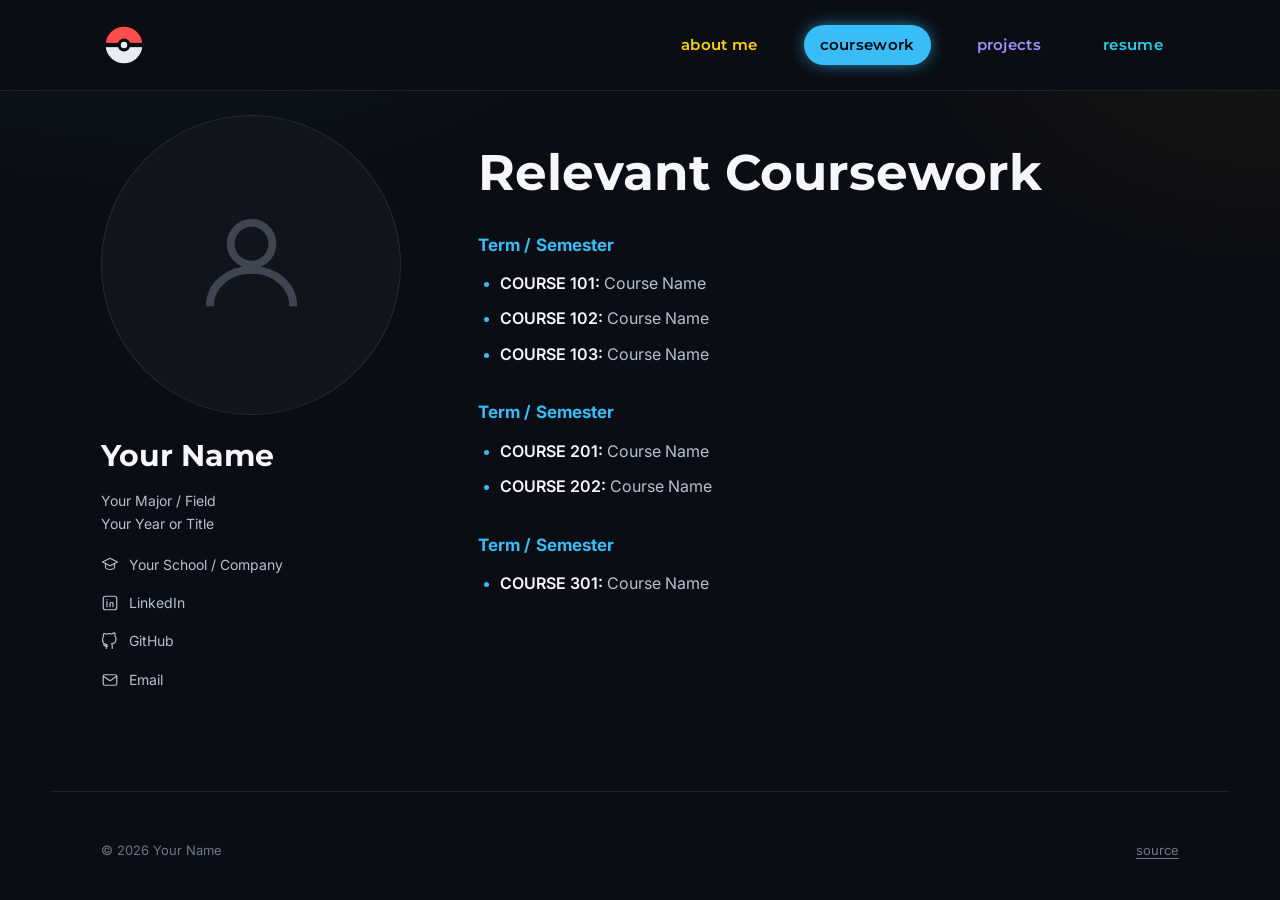
==== coursework.html @ 2b1fc645 "Initial portfolio Static HTML/CSS/JS portfolio site: About, Coursework, Projects, and Resume pages w" ====
<!DOCTYPE html>
<html lang="en">
<head>
  <meta charset="UTF-8" />
  <meta name="viewport" content="width=device-width, initial-scale=1" />
  <title>Your Name — Coursework</title>
  <meta name="description" content="Your Name — relevant coursework." />

  <link rel="preconnect" href="https://fonts.googleapis.com" />
  <link rel="preconnect" href="https://fonts.gstatic.com" crossorigin />
  <link rel="stylesheet"
        href="https://fonts.googleapis.com/css2?family=Montserrat:wght@600;700;800&family=Inter:wght@400;500;600&display=swap" />

  <link rel="stylesheet" href="css/styles.css" />
</head>

<body data-page="coursework">

  <div id="site-nav-mount"></div>

  <main class="page">
    <div class="about-grid">

      <!-- ───── SIDEBAR (same as About) ───── -->
      <aside class="sidebar">
        <div class="photo">
          <!-- TODO: replace with <img src="images/profile.jpg" alt="Your Name" /> -->
          <svg class="photo-placeholder" viewBox="0 0 24 24" fill="none" stroke="currentColor" stroke-width="1.5">
            <circle cx="12" cy="8" r="4"/>
            <path d="M4 20c0-4 3.5-7 8-7s8 3 8 7"/>
          </svg>
        </div>

        <div>
          <div class="name">Your Name</div>
        </div>

        <div class="role">
          <div class="role-item">Your Major / Field</div>
          <div class="role-item">Your Year or Title</div>
        </div>

        <ul class="socials">
          <li>
            <a href="#" target="_blank" rel="noopener">
              <span class="icon" aria-hidden="true">
                <svg viewBox="0 0 24 24" fill="none" stroke="currentColor" stroke-width="1.6" stroke-linecap="round" stroke-linejoin="round"><path d="M12 3 2 8l10 5 10-5-10-5Z"/><path d="M6 10v5c0 1.5 3 3 6 3s6-1.5 6-3v-5"/></svg>
              </span>
              <span>Your School / Company</span>
            </a>
          </li>
          <li>
            <a href="#" target="_blank" rel="noopener">
              <span class="icon" aria-hidden="true">
                <svg viewBox="0 0 24 24" fill="none" stroke="currentColor" stroke-width="1.6" stroke-linecap="round" stroke-linejoin="round"><rect x="3" y="3" width="18" height="18" rx="3"/><path d="M8 10v7M8 7.5v.01M12 17v-4a2 2 0 0 1 4 0v4M12 13v4"/></svg>
              </span>
              <span>LinkedIn</span>
            </a>
          </li>
          <li>
            <a href="#" target="_blank" rel="noopener">
              <span class="icon" aria-hidden="true">
                <svg viewBox="0 0 24 24" fill="none" stroke="currentColor" stroke-width="1.6" stroke-linecap="round" stroke-linejoin="round"><path d="M9 19c-4 1.2-4-2-6-2"/><path d="M15 22v-3.5a3.4 3.4 0 0 0-1-2.6c3.3-.4 6-1.7 6-7a5.4 5.4 0 0 0-1.5-3.8 5 5 0 0 0-.1-3.8s-1.2-.4-3.9 1.4a13.4 13.4 0 0 0-7 0C4.8 1.9 3.6 2.3 3.6 2.3a5 5 0 0 0-.1 3.8A5.4 5.4 0 0 0 2 9.9c0 5.3 2.7 6.6 6 7a3.4 3.4 0 0 0-1 2.6V22"/></svg>
              </span>
              <span>GitHub</span>
            </a>
          </li>
          <li>
            <a href="mailto:you@example.com">
              <span class="icon" aria-hidden="true">
                <svg viewBox="0 0 24 24" fill="none" stroke="currentColor" stroke-width="1.6" stroke-linecap="round" stroke-linejoin="round"><rect x="3" y="5" width="18" height="14" rx="2"/><path d="m3 7 9 6 9-6"/></svg>
              </span>
              <span>Email</span>
            </a>
          </li>
        </ul>
      </aside>

      <!-- ───── CONTENT ───── -->
      <section class="about-content">
        <h1 class="coursework-title">Relevant Coursework</h1>

        <!-- TODO: replace with your actual semesters / courses. Duplicate
             the .coursework-semester block for each additional term. -->
        <div class="coursework-list">

          <div class="coursework-semester">
            <div class="term">Term / Semester</div>
            <ul>
              <li><span class="code">COURSE 101:</span> Course Name</li>
              <li><span class="code">COURSE 102:</span> Course Name</li>
              <li><span class="code">COURSE 103:</span> Course Name</li>
            </ul>
          </div>

          <div class="coursework-semester">
            <div class="term">Term / Semester</div>
            <ul>
              <li><span class="code">COURSE 201:</span> Course Name</li>
              <li><span class="code">COURSE 202:</span> Course Name</li>
            </ul>
          </div>

          <div class="coursework-semester">
            <div class="term">Term / Semester</div>
            <ul>
              <li><span class="code">COURSE 301:</span> Course Name</li>
            </ul>
          </div>

        </div>
      </section>

    </div>
  </main>

  <footer class="site-foot">
    <span>© 2026 Your Name</span>
    <span><a href="#" target="_blank" rel="noopener">source</a></span>
  </footer>

  <script src="js/nav.js"></script>
</body>
</html>
---- css/styles.css ----
/* ============================================================
   PORTFOLIO — design tokens
   ------------------------------------------------------------
   Dark, electric/thunder theme. Edit these variables to reskin
   the whole site.
   ============================================================ */

:root {
  /* Backgrounds */
  --bg:            #0A0D13;   /* page background — near-black navy */
  --bg-raised:     #12151d;   /* cards / boxed sections */
  --bg-raised-2:   #171b25;

  /* Text */
  --text:          #B7C0D1;   /* body / sidebar text */
  --text-heading:  #F5F7FA;   /* names, "Hello" — near white */
  --text-muted:    #6E7787;   /* small / supporting text */
  --rule:          rgba(255,255,255,0.09); /* hairline rules + borders */

  /* Section / nav accent colors — electric / thunder palette */
  --c-about:       #FFD400;   /* About Me   — electric yellow (lightning) */
  --c-coursework:  #38BDF8;   /* Coursework — electric blue */
  --c-projects:    #A78BFA;   /* Projects   — electric violet */
  --c-resume:      #22D3EE;   /* Resume     — electric cyan */

  /* Glow accents (box-shadows) */
  --glow-blue:     rgba(56, 189, 248, 0.35);
  --glow-yellow:   rgba(255, 212, 0, 0.30);

  /* Fonts */
  --font-display:        'Montserrat', system-ui, sans-serif; /* headings */
  --font-display-chunky: 'Montserrat', system-ui, sans-serif; /* nav + big titles */
  --font-sans:           'Inter', system-ui, sans-serif;      /* body */

  /* Spacing scale */
  --s-1:  4px;
  --s-2:  8px;
  --s-3:  12px;
  --s-4:  16px;
  --s-5:  24px;
  --s-6:  32px;
  --s-7:  48px;
  --s-8:  64px;
  --s-9:  96px;

  /* Layout */
  --page-max:      1180px;
  --gutter:        clamp(20px, 4vw, 56px);
  --sidebar-w:     300px;
}

/* ============================================================
   RESET-ISH
   ============================================================ */
*, *::before, *::after { box-sizing: border-box; }
html { -webkit-text-size-adjust: 100%; }
body {
  margin: 0;
  background: var(--bg);
  /* faint radial glow for a techy backdrop */
  background-image:
    radial-gradient(ellipse 900px 500px at 12% -10%, rgba(56,189,248,0.08), transparent 60%),
    radial-gradient(ellipse 700px 500px at 100% 0%, rgba(255,212,0,0.06), transparent 55%);
  background-repeat: no-repeat;
  color: var(--text);
  font-family: var(--font-sans);
  font-size: 16px;
  line-height: 1.6;
  -webkit-font-smoothing: antialiased;
  -moz-osx-font-smoothing: grayscale;
}
a { color: inherit; text-decoration: none; }
img { max-width: 100%; display: block; }
ul { list-style: none; padding: 0; margin: 0; }
h1, h2, h3, h4, p { margin: 0; }

/* ============================================================
   TOP NAV (shared across all pages — injected by /js/nav.js)
   Nav scrolls away with the page (not sticky).
   ============================================================ */
.site-nav {
  border-bottom: 1px solid var(--rule);
  background: var(--bg);
}
.nav-inner {
  max-width: var(--page-max);
  margin: 0 auto;
  padding: 22px var(--gutter);
  display: flex;
  align-items: center;
  justify-content: space-between;
  gap: var(--s-5);
}
.nav-brand {
  display: inline-flex;
  align-items: center;
  color: var(--text-heading);
  line-height: 0;
}

/* pokeball ↔ pikachu hover swap — both SVGs share one bounding box
   so the circle silhouette is identical between states */
.brand-icon {
  position: relative;
  width: 46px;
  height: 46px;
  display: inline-block;
}
.brand-icon svg {
  position: absolute;
  inset: 0;
  width: 100%;
  height: 100%;
  display: block;
  transition: opacity .22s ease, transform .22s ease, filter .22s ease;
}
.brand-icon .icon-pokeball {
  opacity: 1;
  transform: scale(1);
}
.brand-icon .icon-pikachu {
  opacity: 0;
  transform: scale(0.88) translateY(2px);
}
.nav-brand:hover .icon-pokeball {
  opacity: 0;
  transform: scale(0.9);
}
.nav-brand:hover .icon-pikachu {
  opacity: 1;
  transform: scale(1) translateY(0);
  filter: drop-shadow(0 0 8px var(--glow-yellow));
}

.nav-links {
  display: flex;
  align-items: center;
  gap: clamp(14px, 2.6vw, 30px);
}
.nav-link {
  font-family: var(--font-display-chunky);
  font-weight: 600;
  font-size: 15px;
  letter-spacing: 0.02em;
  text-transform: lowercase;
  padding: 8px 16px;
  border-radius: 999px;
  white-space: nowrap;
  transition: background-color .18s ease, color .18s ease, box-shadow .18s ease;
  background: transparent;
}
.nav-link:hover,
.nav-link.is-active {
  background: var(--link-c);
  color: #04050a;
  box-shadow: 0 0 18px -4px var(--link-c);
}
.nav-about      { --link-c: var(--c-about);      color: var(--c-about); }
.nav-coursework { --link-c: var(--c-coursework); color: var(--c-coursework); }
.nav-projects   { --link-c: var(--c-projects);   color: var(--c-projects); }
.nav-resume     { --link-c: var(--c-resume);     color: var(--c-resume); }

/* ============================================================
   PAGE SHELL
   ============================================================ */
.page {
  max-width: var(--page-max);
  margin: 0 auto;
  padding: clamp(24px, 4vw, 48px) var(--gutter) var(--s-9);
}

/* About page = fits in one viewport, vertically centered between nav & footer */
body[data-page="about"] {
  min-height: 100vh;
  display: grid;
  grid-template-rows: auto 1fr auto;
}
body[data-page="about"] main.page {
  display: flex;
  align-items: center;
  padding-top: var(--s-5);
  padding-bottom: var(--s-5);
}
body[data-page="about"] .about-grid {
  width: 100%;
}
.page-title {
  font-family: var(--font-display-chunky);
  font-weight: 800;
  font-size: clamp(40px, 6vw, 68px);
  line-height: 1.05;
  letter-spacing: -0.01em;
  text-transform: lowercase;
  margin-bottom: var(--s-7);
}
.page-title.is-about      { color: var(--c-about); }
.page-title.is-coursework { color: var(--c-coursework); }
.page-title.is-projects   { color: var(--c-projects); }
.page-title.is-resume     { color: var(--c-resume); }

/* ============================================================
   ABOUT ME / HOME — sidebar + content layout
   ============================================================ */
.about-grid {
  display: grid;
  grid-template-columns: var(--sidebar-w) 1fr;
  gap: clamp(40px, 6vw, 80px);
  align-items: start;
}

/* ---- Sidebar ---- */
.sidebar {
  position: sticky;
  top: 110px;
  display: flex;
  flex-direction: column;
  gap: var(--s-4);
}
.sidebar .photo {
  width: 100%;
  aspect-ratio: 1 / 1;
  border-radius: 50%;
  overflow: hidden;
  background: var(--bg-raised);
  border: 1px solid var(--rule);
  display: flex;
  align-items: center;
  justify-content: center;
  color: var(--text-muted);
}
.sidebar .photo img {
  width: 100%; height: 100%;
  object-fit: cover;
}
.sidebar .photo .photo-placeholder {
  width: 42%;
  height: 42%;
  opacity: 0.5;
}
.sidebar .name {
  font-family: var(--font-display);
  font-weight: 700;
  font-size: 30px;
  line-height: 1.15;
  color: var(--text-heading);
  margin-top: var(--s-2);
}
.sidebar .role {
  font-family: var(--font-sans);
  font-size: 14px;
  color: var(--text);
  line-height: 1.5;
}
.sidebar .role-item + .role-item {
  margin-top: 2px;
}

/* social icon links */
.sidebar .socials {
  display: flex;
  flex-direction: column;
  gap: var(--s-2);
  margin-top: 0;
}
.sidebar .socials a {
  display: flex;
  align-items: center;
  gap: 10px;
  font-family: var(--font-sans);
  font-size: 14px;
  color: var(--text);
  padding: 4px 0;
  transition: color .15s ease;
}
.sidebar .socials a:hover { color: var(--c-about); }
.sidebar .socials .icon {
  width: 18px; height: 18px;
  display: inline-flex; align-items: center; justify-content: center;
  color: var(--text);
  flex-shrink: 0;
}
.sidebar .socials .icon svg { width: 18px; height: 18px; }
.sidebar .socials li.email-row { position: relative; }
.sidebar .socials a.email-link { cursor: pointer; }
.copy-toast {
  position: absolute;
  left: 28px;
  top: calc(100% + 6px);
  font-family: var(--font-sans);
  font-size: 12px;
  font-weight: 500;
  letter-spacing: 0.01em;
  color: var(--bg);
  background: var(--c-about);
  border-radius: 999px;
  padding: 5px 12px;
  box-shadow: 0 6px 16px -6px var(--glow-yellow);
  pointer-events: none;
  opacity: 0;
  transform: translateY(-4px);
  transition: opacity .18s ease, transform .18s ease;
  white-space: nowrap;
}
.copy-toast.is-visible { opacity: 1; transform: translateY(0); }

/* ---- Right content ---- */
.about-content {
  max-width: 640px;
  padding-top: 90px;
}
.about-content .hello {
  font-family: var(--font-display);
  font-weight: 700;
  font-size: clamp(36px, 5vw, 50px);
  line-height: 1;
  color: var(--text-heading);
  margin-bottom: var(--s-5);
}
.about-content p {
  font-family: var(--font-sans);
  font-size: 16.5px;
  color: var(--text);
  line-height: 1.75;
}
.about-content p + p { margin-top: var(--s-4); }
.about-content strong {
  font-weight: 600;
  color: var(--text-heading);
}
.about-content a.inline-link {
  color: var(--c-about);
  border-bottom: 1px solid currentColor;
  padding-bottom: 1px;
}
.about-content a.inline-link:hover { opacity: 0.75; }

.about-content .closer {
  margin-top: var(--s-6);
  color: var(--text-muted);
}

/* ============================================================
   COURSEWORK PAGE
   ============================================================ */
body[data-page="coursework"] main.page {
  padding-top: var(--s-5);
}
body[data-page="coursework"] .about-content {
  padding-top: clamp(16px, 2.5vw, 40px);
}
.coursework-title {
  font-family: var(--font-display);
  font-size: clamp(36px, 5vw, 50px);
  line-height: 1.05;
  color: var(--text-heading);
  margin-bottom: var(--s-6);
  font-weight: 700;
}
.coursework-list {
  display: flex;
  flex-direction: column;
  gap: var(--s-6);
}
.coursework-semester {
  display: flex;
  flex-direction: column;
  gap: var(--s-3);
}
.coursework-semester .term {
  font-family: var(--font-sans);
  font-size: 17px;
  font-weight: 700;
  color: var(--c-coursework);
  letter-spacing: 0.005em;
}
.coursework-semester ul {
  display: flex;
  flex-direction: column;
  gap: 10px;
  padding-left: 0;
}
.coursework-semester li {
  font-family: var(--font-sans);
  font-size: 16px;
  line-height: 1.6;
  color: var(--text);
  padding-left: 22px;
  position: relative;
}
.coursework-semester li::before {
  content: "";
  position: absolute;
  left: 6px;
  top: 0.7em;
  width: 5px;
  height: 5px;
  border-radius: 50%;
  background: var(--c-coursework);
}
.coursework-semester li .code {
  font-weight: 600;
  color: var(--text-heading);
}

/* ============================================================
   PROJECTS PAGE
   ============================================================ */
body[data-page="projects"] main.page {
  max-width: 1400px;
  padding-top: clamp(40px, 5vw, 64px);
}
.projects-head {
  display: flex;
  align-items: baseline;
  justify-content: space-between;
  gap: var(--s-5);
  margin-bottom: clamp(28px, 4vw, 48px);
  flex-wrap: wrap;
}
.projects-head .intro {
  font-family: var(--font-display);
  font-size: clamp(26px, 3.4vw, 38px);
  color: var(--text-heading);
  line-height: 1.1;
  font-weight: 700;
}
.projects-filters {
  display: flex;
  gap: clamp(18px, 2.4vw, 32px);
  font-family: var(--font-sans);
  font-size: 15px;
  color: var(--text);
}
.projects-filters button {
  appearance: none;
  border: none;
  background: transparent;
  padding: 4px 0;
  cursor: pointer;
  font: inherit;
  color: inherit;
  letter-spacing: 0.01em;
  position: relative;
  transition: color .15s ease;
}
.projects-filters button:hover { color: var(--c-projects); }
.projects-filters button.is-active { color: var(--c-projects); }
.projects-filters button.is-active::after {
  content: "";
  position: absolute;
  left: 0; right: 0;
  bottom: -4px;
  height: 2px;
  background: currentColor;
  box-shadow: 0 0 8px var(--c-projects);
}

.projects-grid {
  display: grid;
  grid-template-columns: repeat(3, 1fr);
  gap: clamp(14px, 1.6vw, 22px);
}
.project-tile {
  position: relative;
  aspect-ratio: 1 / 1;
  overflow: hidden;
  background: var(--bg-raised);
  border: 1px solid var(--rule);
  border-radius: 10px;
  display: block;
  color: #fff;
  text-decoration: none;
  isolation: isolate;
}
.project-tile .ph,
.project-tile img.cover {
  position: absolute;
  inset: 0;
  width: 100%; height: 100%;
  object-fit: cover;
  z-index: 0;
  transition: filter .35s ease, transform .6s ease;
}
.project-tile .ph {
  background: var(--bg-raised);
  display: flex;
  align-items: center;
  justify-content: center;
  font-family: var(--font-sans);
  font-size: 12px;
  color: var(--text-muted);
  text-align: center;
  padding: var(--s-3);
}
.project-tile .overlay {
  position: absolute;
  inset: 0;
  background: rgba(6, 8, 12, 0.0);
  display: flex;
  flex-direction: column;
  align-items: center;
  justify-content: center;
  text-align: center;
  padding: var(--s-5);
  opacity: 0;
  transition: opacity .3s ease, background-color .3s ease;
  z-index: 1;
}
.project-tile:hover .overlay,
.project-tile:focus-visible .overlay {
  opacity: 1;
  background: rgba(6, 8, 12, 0.75);
}
.project-tile:hover .ph,
.project-tile:hover img.cover {
  filter: brightness(0.55);
  transform: scale(1.03);
}
.project-tile .pt-name {
  font-family: var(--font-display);
  font-size: clamp(20px, 2.2vw, 26px);
  line-height: 1.1;
  color: #fff;
  font-weight: 700;
  margin-bottom: 10px;
}
.project-tile .pt-date {
  font-family: var(--font-sans);
  font-size: 12px;
  letter-spacing: 0.22em;
  text-transform: uppercase;
  color: var(--c-projects);
}

/* category color hint for the placeholder bg — rename data-cat values to your own */
.project-tile[data-cat="cat1"] { --tile-bg: #1c2333; }
.project-tile[data-cat="cat2"] { --tile-bg: #241c33; }
.project-tile[data-cat="cat3"] { --tile-bg: #1c3330; }

/* filter state */
.projects-grid.f-cat1 .project-tile:not([data-cat="cat1"]),
.projects-grid.f-cat2 .project-tile:not([data-cat="cat2"]),
.projects-grid.f-cat3 .project-tile:not([data-cat="cat3"]) {
  display: none;
}

@media (max-width: 820px) {
  .projects-grid { grid-template-columns: repeat(2, 1fr); }
}
@media (max-width: 520px) {
  .projects-grid { grid-template-columns: 1fr; }
}

/* ============================================================
   PROJECT DETAIL PAGE (per-project subpages in /projects/)
   ============================================================ */
.pd-head {
  margin-bottom: clamp(24px, 3vw, 40px);
}
.pd-eyebrow {
  font-family: var(--font-display);
  font-size: clamp(20px, 2vw, 26px);
  line-height: 1.15;
  color: var(--text-heading);
  font-weight: 700;
}
.pd-eyebrow .sub {
  color: var(--text-muted);
  font-style: italic;
  font-weight: 400;
  font-size: 0.85em;
}

.pd-media {
  display: grid;
  grid-template-columns: 1.15fr 1fr;
  gap: clamp(16px, 2vw, 28px);
  margin-bottom: clamp(28px, 4vw, 44px);
  align-items: start;
}
.pd-video {
  position: relative;
  aspect-ratio: 16 / 10;
  background: #000;
  overflow: hidden;
  border-radius: 20px;
  box-shadow:
    0 0 0 1px rgba(56, 189, 248, 0.25),
    0 0 28px var(--glow-blue),
    0 14px 38px -6px rgba(56, 189, 248, 0.35);
}
.pd-video iframe {
  position: absolute;
  inset: 0;
  width: 100%;
  height: 100%;
  border: 0;
  display: block;
}
.pd-images {
  display: flex;
  flex-direction: column;
  gap: clamp(28px, 3vw, 44px);
}
.pd-img {
  width: 100%;
  height: auto;
  display: block;
  background: var(--bg-raised);
  border-radius: 16px;
  box-shadow:
    0 0 0 1px rgba(56, 189, 248, 0.22),
    0 0 22px rgba(56, 189, 248, 0.28),
    0 12px 30px -6px rgba(56, 189, 248, 0.35);
}
.pd-img-1 { align-self: center; width: 88%; }
.pd-img-2 { align-self: center; width: 100%; }

.pd-text {
  max-width: 980px;
  border: 1px solid var(--rule);
  background: var(--bg-raised);
  padding: clamp(24px, 3vw, 36px) clamp(24px, 3vw, 40px);
  border-radius: 8px;
  display: flex;
  flex-direction: column;
  gap: var(--s-4);
}
.pd-text p {
  font-family: var(--font-sans);
  font-size: 16px;
  line-height: 1.75;
  color: var(--text);
  margin: 0;
}
.pd-back {
  display: inline-flex;
  align-items: center;
  gap: 6px;
  font-family: var(--font-sans);
  font-size: 14px;
  color: var(--text);
  margin-top: clamp(28px, 4vw, 44px);
  transition: color .15s ease;
}
.pd-back:hover { color: var(--c-projects); }

@media (max-width: 820px) {
  .pd-media { grid-template-columns: 1fr; }
  .pd-img-1, .pd-img-2 { width: 100%; }
}

/* ============================================================
   PROJECT SUBPAGE — SHARED SECTION SYSTEM
   ============================================================ */
.proj-img {
  width: 100%;
  height: auto;
  display: block;
  background: transparent;
  border-radius: 16px;
  box-shadow:
    0 0 0 1px rgba(56, 189, 248, 0.22),
    0 0 22px rgba(56, 189, 248, 0.28),
    0 12px 30px -6px rgba(56, 189, 248, 0.35);
}

.proj-section { margin-top: clamp(48px, 6vw, 80px); }
.proj-section + .proj-section {
  border-top: 1px solid var(--rule);
  padding-top: clamp(40px, 5vw, 64px);
}
.proj-section.proj-hero { margin-top: clamp(16px, 2vw, 24px); }

.proj-kicker {
  font-family: var(--font-sans);
  font-size: 12px;
  letter-spacing: 0.22em;
  text-transform: uppercase;
  color: var(--text-muted);
  margin-bottom: var(--s-3);
}
.proj-section h2 {
  font-family: var(--font-display);
  font-size: clamp(26px, 3.2vw, 36px);
  color: var(--text-heading);
  margin: 0 0 var(--s-2) 0;
  line-height: 1.1;
  font-weight: 700;
}
.proj-section p {
  font-family: var(--font-sans);
  font-size: 16px;
  line-height: 1.75;
  color: var(--text);
  margin: 0;
}
.proj-section p + p { margin-top: var(--s-4); }
.proj-section .gap { height: clamp(20px, 3vw, 32px); }

.proj-hero-figure {
  margin-bottom: clamp(24px, 3vw, 36px);
  display: flex;
  justify-content: center;
}
.proj-hero-figure .proj-img {
  max-height: 540px;
  width: auto;
  max-width: 100%;
}

.proj-blurb {
  border: 1px solid var(--rule);
  background: var(--bg-raised);
  border-radius: 8px;
  padding: clamp(24px, 3vw, 36px) clamp(24px, 3vw, 40px);
}

.proj-grid-2 {
  display: grid;
  grid-template-columns: 1fr 1fr;
  gap: clamp(20px, 2.4vw, 32px);
  align-items: center;
}
.proj-grid-2 .proj-img { max-height: 420px; width: auto; margin: 0 auto; }

.proj-split {
  display: grid;
  grid-template-columns: 1.1fr 1fr;
  gap: clamp(28px, 4vw, 56px);
  align-items: center;
  margin-top: clamp(20px, 3vw, 32px);
}
.proj-split.reverse { grid-template-columns: 1fr 1.1fr; }
.proj-split.reverse .proj-media { order: 2; }
.proj-media { display: flex; justify-content: center; }
.proj-media .proj-img { max-height: 380px; width: auto; }

@media (max-width: 820px) {
  .proj-split,
  .proj-split.reverse { grid-template-columns: 1fr; }
  .proj-split.reverse .proj-media { order: 0; }
  .proj-grid-2 { grid-template-columns: 1fr; }
}

/* ============================================================
   RESUME PAGE
   ============================================================ */
body[data-page="resume"] main.page {
  max-width: 900px;
  padding-top: clamp(28px, 4vw, 48px);
  padding-bottom: clamp(40px, 5vw, 64px);
}
.resume-head {
  display: flex;
  align-items: baseline;
  justify-content: space-between;
  gap: var(--s-4);
  margin-bottom: clamp(14px, 1.8vw, 22px);
  flex-wrap: wrap;
}
.resume-head .title {
  font-family: var(--font-display);
  font-size: clamp(22px, 2.2vw, 28px);
  line-height: 1.1;
  color: var(--text-heading);
  font-weight: 700;
}
.resume-head .meta {
  font-family: var(--font-sans);
  font-size: 11px;
  letter-spacing: 0.14em;
  text-transform: uppercase;
  color: var(--text-muted);
  display: inline-flex;
  align-items: center;
  gap: 14px;
}
.resume-head .meta a {
  color: var(--c-resume);
  border-bottom: 1px solid currentColor;
  padding-bottom: 1px;
  transition: opacity .15s ease;
}
.resume-head .meta a:hover { opacity: 0.75; }
.resume-head .meta .dot {
  width: 3px; height: 3px;
  border-radius: 50%;
  background: currentColor;
  display: inline-block;
  opacity: 0.6;
}
.resume-frame {
  width: 100%;
  height: calc(100vh - 160px);
  min-height: 900px;
  border: 1px solid var(--rule);
  border-radius: 10px;
  background: var(--bg-raised);
  overflow: hidden;
  box-shadow:
    0 0 0 1px rgba(34, 211, 238, 0.12),
    0 18px 40px -22px rgba(34, 211, 238, 0.25);
}
.resume-frame iframe {
  display: block;
  width: 100%;
  height: 100%;
  border: 0;
  background: var(--bg-raised);
}
.resume-empty {
  display: flex;
  align-items: center;
  justify-content: center;
  height: 100%;
  color: var(--text-muted);
  font-family: var(--font-sans);
  font-size: 14px;
  text-align: center;
  padding: var(--s-6);
}
@media (max-width: 640px) {
  .resume-frame { min-height: 480px; }
}

/* ============================================================
   FOOTER
   ============================================================ */
.site-foot {
  width: 100%;
  max-width: var(--page-max);
  margin: 0 auto;
  padding: var(--s-7) var(--gutter) var(--s-6);
  border-top: 1px solid var(--rule);
  font-family: var(--font-sans);
  font-size: 13px;
  color: var(--text-muted);
  display: flex;
  justify-content: space-between;
  gap: var(--s-4);
  flex-wrap: wrap;
}
.site-foot a { color: var(--text-muted); border-bottom: 1px solid currentColor; }
.site-foot a:hover { color: var(--c-about); }

/* ============================================================
   RESPONSIVE
   ============================================================ */
@media (max-width: 820px) {
  .about-grid {
    grid-template-columns: 1fr;
    gap: var(--s-7);
  }
  .sidebar {
    position: static;
    max-width: 320px;
  }
  .nav-inner {
    flex-direction: column;
    align-items: flex-start;
    gap: var(--s-3);
    padding: 18px var(--gutter);
  }
  .nav-links {
    width: 100%;
    overflow-x: auto;
    padding-bottom: 2px;
  }
}
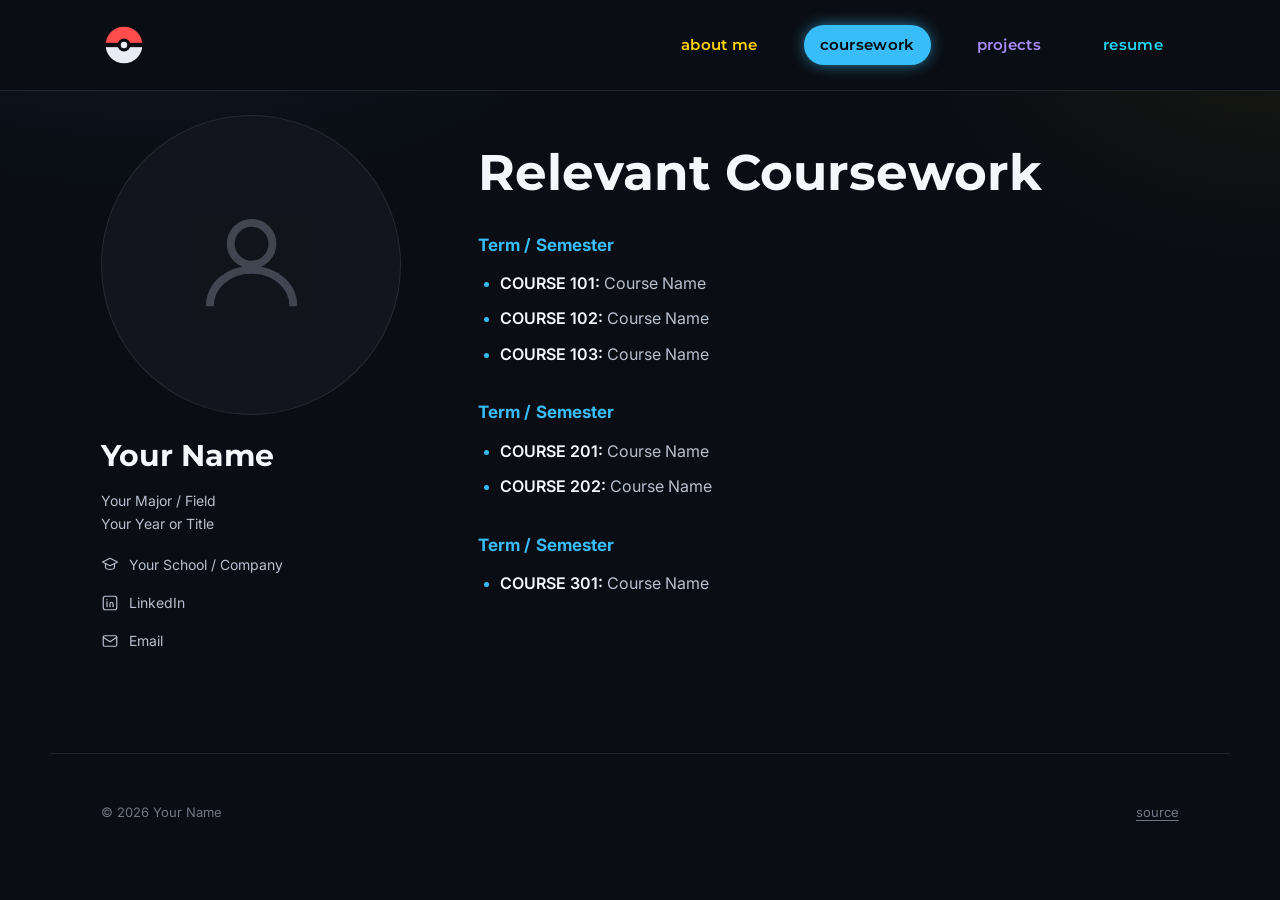
==== commit 674964ce: "Polish projects/about layout, fix logo art, add nav pokemon peek - Drop the projects page header/fil" ====
--- a/coursework.html
+++ b/coursework.html
@@ -58,14 +58,6 @@
             </a>
           </li>
           <li>
-            <a href="#" target="_blank" rel="noopener">
-              <span class="icon" aria-hidden="true">
-                <svg viewBox="0 0 24 24" fill="none" stroke="currentColor" stroke-width="1.6" stroke-linecap="round" stroke-linejoin="round"><path d="M9 19c-4 1.2-4-2-6-2"/><path d="M15 22v-3.5a3.4 3.4 0 0 0-1-2.6c3.3-.4 6-1.7 6-7a5.4 5.4 0 0 0-1.5-3.8 5 5 0 0 0-.1-3.8s-1.2-.4-3.9 1.4a13.4 13.4 0 0 0-7 0C4.8 1.9 3.6 2.3 3.6 2.3a5 5 0 0 0-.1 3.8A5.4 5.4 0 0 0 2 9.9c0 5.3 2.7 6.6 6 7a3.4 3.4 0 0 0-1 2.6V22"/></svg>
-              </span>
-              <span>GitHub</span>
-            </a>
-          </li>
-          <li>
             <a href="mailto:you@example.com">
               <span class="icon" aria-hidden="true">
                 <svg viewBox="0 0 24 24" fill="none" stroke="currentColor" stroke-width="1.6" stroke-linecap="round" stroke-linejoin="round"><rect x="3" y="5" width="18" height="14" rx="2"/><path d="m3 7 9 6 9-6"/></svg>
--- a/css/styles.css
+++ b/css/styles.css
@@ -160,6 +160,31 @@
 .nav-projects   { --link-c: var(--c-projects);   color: var(--c-projects); }
 .nav-resume     { --link-c: var(--c-resume);     color: var(--c-resume); }
 
+/* pokemon peeking over each nav tab on hover — anchored above the pill
+   so it never overlaps (and never blocks) the link text itself */
+.nav-item {
+  position: relative;
+  display: inline-flex;
+}
+.nav-peek {
+  position: absolute;
+  bottom: 100%;
+  left: 50%;
+  width: 40px;
+  height: 40px;
+  object-fit: contain;
+  transform: translate(-50%, 12px) scale(0.75);
+  opacity: 0;
+  pointer-events: none;
+  filter: drop-shadow(0 6px 10px rgba(0,0,0,0.55));
+  transition: opacity .2s ease, transform .2s ease;
+  z-index: 3;
+}
+.nav-item:hover .nav-peek {
+  opacity: 1;
+  transform: translate(-50%, -2px) scale(1);
+}
+
 /* ============================================================
    PAGE SHELL
    ============================================================ */
@@ -169,21 +194,6 @@
   padding: clamp(24px, 4vw, 48px) var(--gutter) var(--s-9);
 }
 
-/* About page = fits in one viewport, vertically centered between nav & footer */
-body[data-page="about"] {
-  min-height: 100vh;
-  display: grid;
-  grid-template-rows: auto 1fr auto;
-}
-body[data-page="about"] main.page {
-  display: flex;
-  align-items: center;
-  padding-top: var(--s-5);
-  padding-bottom: var(--s-5);
-}
-body[data-page="about"] .about-grid {
-  width: 100%;
-}
 .page-title {
   font-family: var(--font-display-chunky);
   font-weight: 800;
@@ -306,7 +316,7 @@
 /* ---- Right content ---- */
 .about-content {
   max-width: 640px;
-  padding-top: 90px;
+  padding-top: clamp(16px, 2.5vw, 40px);
 }
 .about-content .hello {
   font-family: var(--font-display);
@@ -342,11 +352,9 @@
 /* ============================================================
    COURSEWORK PAGE
    ============================================================ */
-body[data-page="coursework"] main.page {
+body[data-page="coursework"] main.page,
+body[data-page="about"] main.page {
   padding-top: var(--s-5);
-}
-body[data-page="coursework"] .about-content {
-  padding-top: clamp(16px, 2.5vw, 40px);
 }
 .coursework-title {
   font-family: var(--font-display);
@@ -409,52 +417,6 @@
   max-width: 1400px;
   padding-top: clamp(40px, 5vw, 64px);
 }
-.projects-head {
-  display: flex;
-  align-items: baseline;
-  justify-content: space-between;
-  gap: var(--s-5);
-  margin-bottom: clamp(28px, 4vw, 48px);
-  flex-wrap: wrap;
-}
-.projects-head .intro {
-  font-family: var(--font-display);
-  font-size: clamp(26px, 3.4vw, 38px);
-  color: var(--text-heading);
-  line-height: 1.1;
-  font-weight: 700;
-}
-.projects-filters {
-  display: flex;
-  gap: clamp(18px, 2.4vw, 32px);
-  font-family: var(--font-sans);
-  font-size: 15px;
-  color: var(--text);
-}
-.projects-filters button {
-  appearance: none;
-  border: none;
-  background: transparent;
-  padding: 4px 0;
-  cursor: pointer;
-  font: inherit;
-  color: inherit;
-  letter-spacing: 0.01em;
-  position: relative;
-  transition: color .15s ease;
-}
-.projects-filters button:hover { color: var(--c-projects); }
-.projects-filters button.is-active { color: var(--c-projects); }
-.projects-filters button.is-active::after {
-  content: "";
-  position: absolute;
-  left: 0; right: 0;
-  bottom: -4px;
-  height: 2px;
-  background: currentColor;
-  box-shadow: 0 0 8px var(--c-projects);
-}
-
 .projects-grid {
   display: grid;
   grid-template-columns: repeat(3, 1fr);
@@ -530,18 +492,6 @@
   letter-spacing: 0.22em;
   text-transform: uppercase;
   color: var(--c-projects);
-}
-
-/* category color hint for the placeholder bg — rename data-cat values to your own */
-.project-tile[data-cat="cat1"] { --tile-bg: #1c2333; }
-.project-tile[data-cat="cat2"] { --tile-bg: #241c33; }
-.project-tile[data-cat="cat3"] { --tile-bg: #1c3330; }
-
-/* filter state */
-.projects-grid.f-cat1 .project-tile:not([data-cat="cat1"]),
-.projects-grid.f-cat2 .project-tile:not([data-cat="cat2"]),
-.projects-grid.f-cat3 .project-tile:not([data-cat="cat3"]) {
-  display: none;
 }
 
 @media (max-width: 820px) {
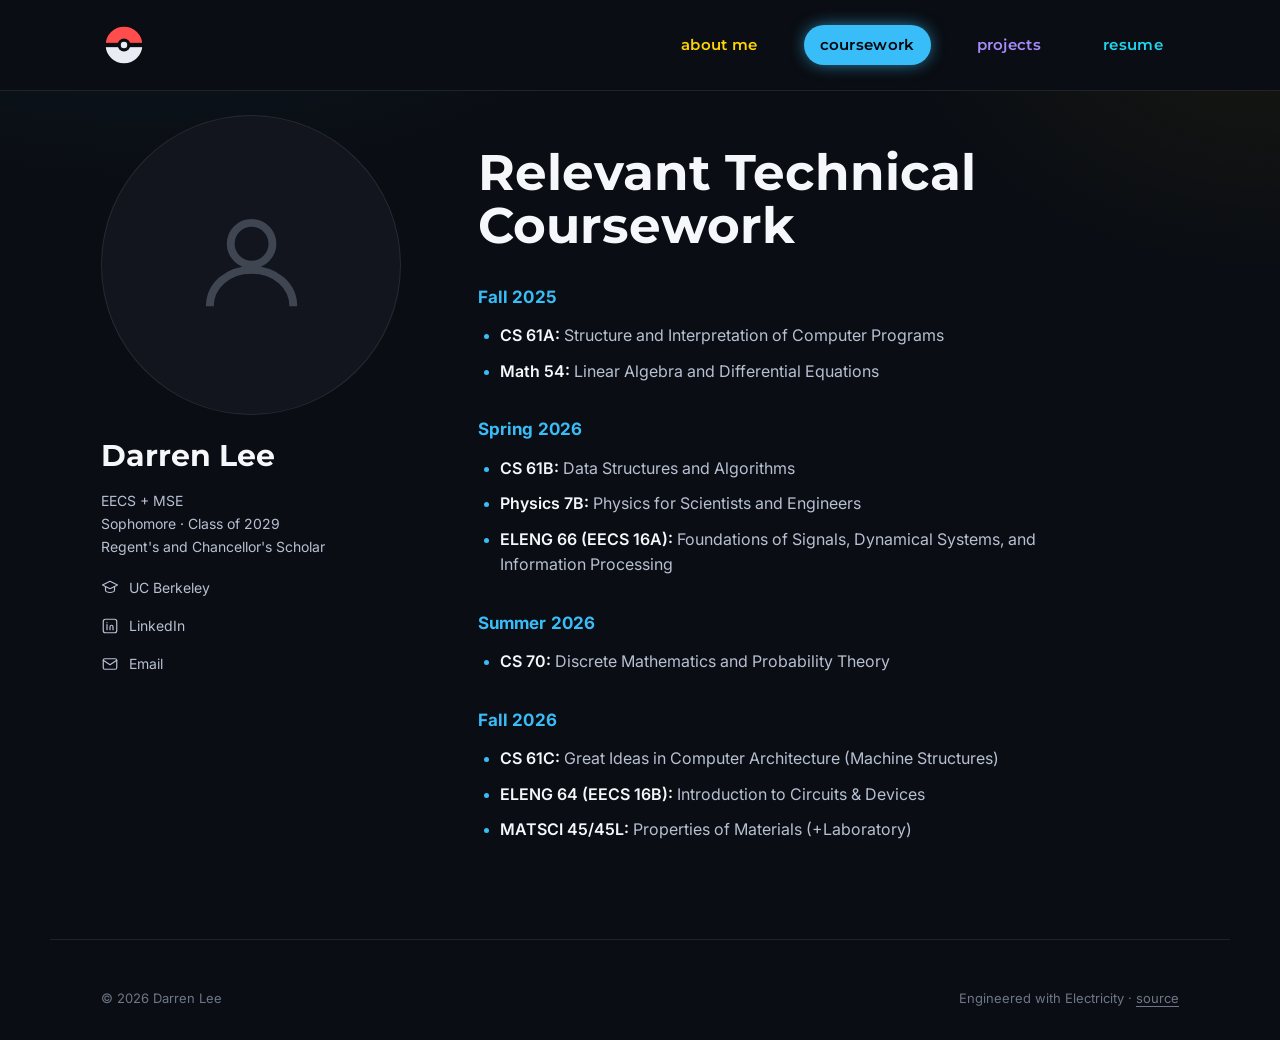
==== commit dbbcd245: "Fill in real profile, coursework, resume, and footer content - Add Darren Lee's name, role, and soci" ====
--- a/coursework.html
+++ b/coursework.html
@@ -32,25 +32,26 @@
         </div>
 
         <div>
-          <div class="name">Your Name</div>
+          <div class="name">Darren Lee</div>
         </div>
 
         <div class="role">
-          <div class="role-item">Your Major / Field</div>
-          <div class="role-item">Your Year or Title</div>
+          <div class="role-item">EECS + MSE</div>
+          <div class="role-item">Sophomore · Class of 2029</div>
+          <div class="role-item">Regent's and Chancellor's Scholar</div>
         </div>
 
         <ul class="socials">
           <li>
-            <a href="#" target="_blank" rel="noopener">
+            <a href="https://www.berkeley.edu/" target="_blank" rel="noopener">
               <span class="icon" aria-hidden="true">
                 <svg viewBox="0 0 24 24" fill="none" stroke="currentColor" stroke-width="1.6" stroke-linecap="round" stroke-linejoin="round"><path d="M12 3 2 8l10 5 10-5-10-5Z"/><path d="M6 10v5c0 1.5 3 3 6 3s6-1.5 6-3v-5"/></svg>
               </span>
-              <span>Your School / Company</span>
+              <span>UC Berkeley</span>
             </a>
           </li>
           <li>
-            <a href="#" target="_blank" rel="noopener">
+            <a href="https://www.linkedin.com/in/darren-lee888" target="_blank" rel="noopener">
               <span class="icon" aria-hidden="true">
                 <svg viewBox="0 0 24 24" fill="none" stroke="currentColor" stroke-width="1.6" stroke-linecap="round" stroke-linejoin="round"><rect x="3" y="3" width="18" height="18" rx="3"/><path d="M8 10v7M8 7.5v.01M12 17v-4a2 2 0 0 1 4 0v4M12 13v4"/></svg>
               </span>
@@ -58,7 +59,7 @@
             </a>
           </li>
           <li>
-            <a href="mailto:you@example.com">
+            <a href="mailto:darren_plee@berkeley.edu">
               <span class="icon" aria-hidden="true">
                 <svg viewBox="0 0 24 24" fill="none" stroke="currentColor" stroke-width="1.6" stroke-linecap="round" stroke-linejoin="round"><rect x="3" y="5" width="18" height="14" rx="2"/><path d="m3 7 9 6 9-6"/></svg>
               </span>
@@ -70,33 +71,41 @@
 
       <!-- ───── CONTENT ───── -->
       <section class="about-content">
-        <h1 class="coursework-title">Relevant Coursework</h1>
+        <h1 class="coursework-title">Relevant Technical Coursework</h1>
 
-        <!-- TODO: replace with your actual semesters / courses. Duplicate
-             the .coursework-semester block for each additional term. -->
+        <!-- Duplicate the .coursework-semester block for each additional term. -->
         <div class="coursework-list">
 
           <div class="coursework-semester">
-            <div class="term">Term / Semester</div>
+            <div class="term">Fall 2025</div>
             <ul>
-              <li><span class="code">COURSE 101:</span> Course Name</li>
-              <li><span class="code">COURSE 102:</span> Course Name</li>
-              <li><span class="code">COURSE 103:</span> Course Name</li>
+              <li><span class="code">CS 61A:</span> Structure and Interpretation of Computer Programs</li>
+              <li><span class="code">Math 54:</span> Linear Algebra and Differential Equations</li>
             </ul>
           </div>
 
           <div class="coursework-semester">
-            <div class="term">Term / Semester</div>
+            <div class="term">Spring 2026</div>
             <ul>
-              <li><span class="code">COURSE 201:</span> Course Name</li>
-              <li><span class="code">COURSE 202:</span> Course Name</li>
+              <li><span class="code">CS 61B:</span> Data Structures and Algorithms</li>
+              <li><span class="code">Physics 7B:</span> Physics for Scientists and Engineers</li>
+              <li><span class="code">ELENG 66 (EECS 16A):</span> Foundations of Signals, Dynamical Systems, and Information Processing</li>
             </ul>
           </div>
 
           <div class="coursework-semester">
-            <div class="term">Term / Semester</div>
+            <div class="term">Summer 2026</div>
             <ul>
-              <li><span class="code">COURSE 301:</span> Course Name</li>
+              <li><span class="code">CS 70:</span> Discrete Mathematics and Probability Theory</li>
+            </ul>
+          </div>
+
+          <div class="coursework-semester">
+            <div class="term">Fall 2026</div>
+            <ul>
+              <li><span class="code">CS 61C:</span> Great Ideas in Computer Architecture (Machine Structures)</li>
+              <li><span class="code">ELENG 64 (EECS 16B):</span> Introduction to Circuits &amp; Devices</li>
+              <li><span class="code">MATSCI 45/45L:</span> Properties of Materials (+Laboratory)</li>
             </ul>
           </div>
 
@@ -107,8 +116,8 @@
   </main>
 
   <footer class="site-foot">
-    <span>© 2026 Your Name</span>
-    <span><a href="#" target="_blank" rel="noopener">source</a></span>
+    <span>© 2026 Darren Lee</span>
+    <span>Engineered with Electricity · <a href="#" target="_blank" rel="noopener">source</a></span>
   </footer>
 
   <script src="js/nav.js"></script>
--- a/css/styles.css
+++ b/css/styles.css
@@ -98,8 +98,8 @@
   line-height: 0;
 }
 
-/* pokeball ↔ pikachu hover swap — both SVGs share one bounding box
-   so the circle silhouette is identical between states */
+/* pokeball ↔ thunderbolt-pokeball hover swap — both SVGs share one
+   bounding box so the circle silhouette is identical between states */
 .brand-icon {
   position: relative;
   width: 46px;
@@ -118,7 +118,7 @@
   opacity: 1;
   transform: scale(1);
 }
-.brand-icon .icon-pikachu {
+.brand-icon .icon-thunderball {
   opacity: 0;
   transform: scale(0.88) translateY(2px);
 }
@@ -126,7 +126,7 @@
   opacity: 0;
   transform: scale(0.9);
 }
-.nav-brand:hover .icon-pikachu {
+.nav-brand:hover .icon-thunderball {
   opacity: 1;
   transform: scale(1) translateY(0);
   filter: drop-shadow(0 0 8px var(--glow-yellow));
@@ -170,19 +170,18 @@
   position: absolute;
   bottom: 100%;
   left: 50%;
-  width: 40px;
-  height: 40px;
+  width: 28px;
+  height: 28px;
   object-fit: contain;
-  transform: translate(-50%, 12px) scale(0.75);
+  transform: translate(-50%, 16px) scale(0.7);
   opacity: 0;
   pointer-events: none;
-  filter: drop-shadow(0 6px 10px rgba(0,0,0,0.55));
   transition: opacity .2s ease, transform .2s ease;
   z-index: 3;
 }
 .nav-item:hover .nav-peek {
   opacity: 1;
-  transform: translate(-50%, -2px) scale(1);
+  transform: translate(-50%, 8px) scale(1);
 }
 
 /* ============================================================
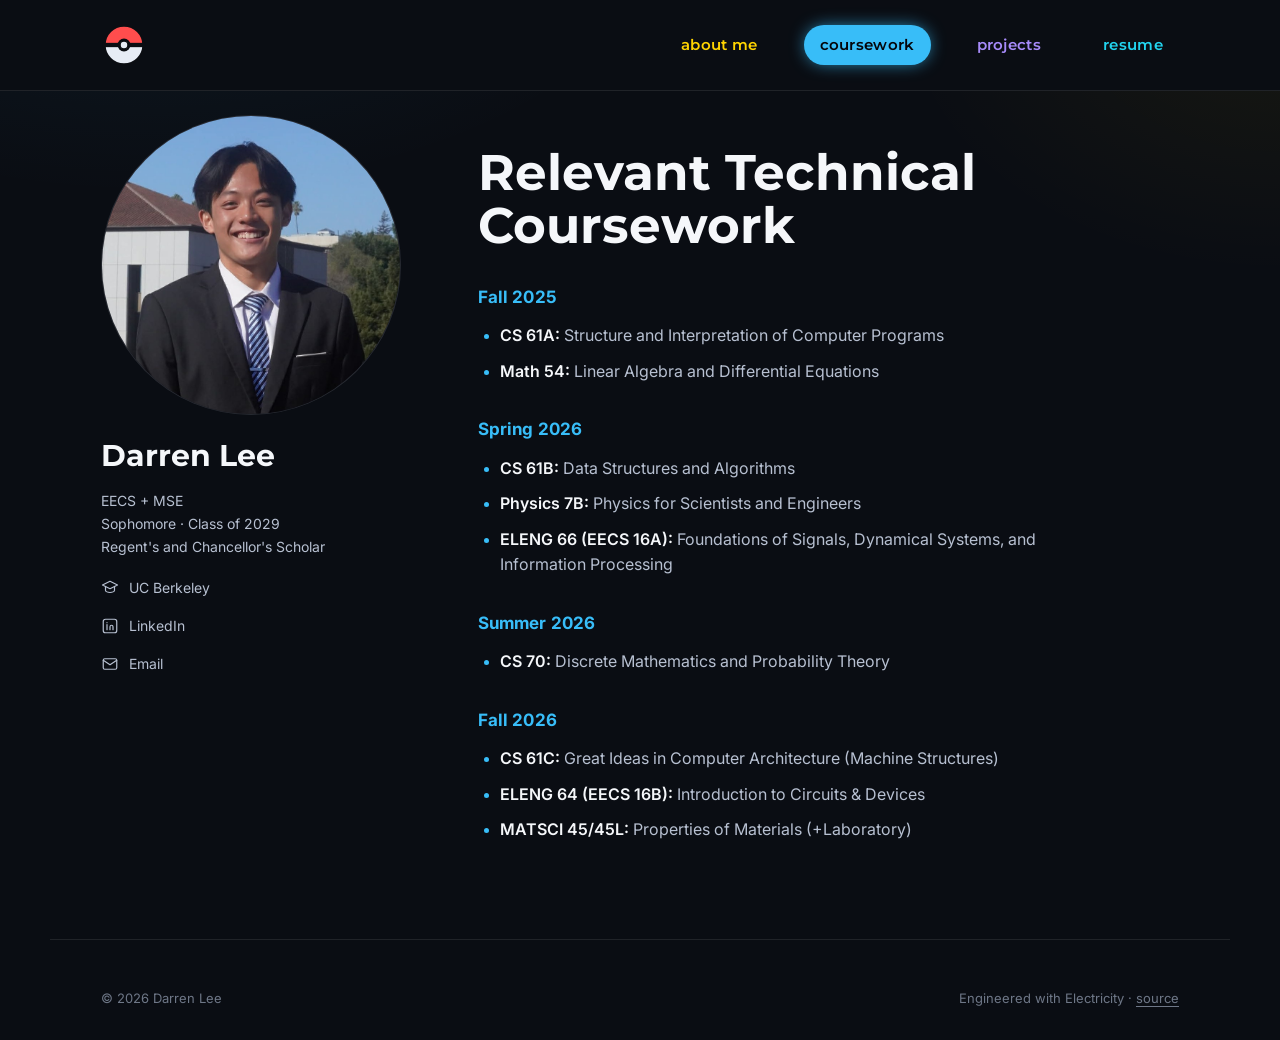
==== commit 9b3c21d5: "Add profile photo and per-page browser tab titles - Wire up the real profile photo in the sidebar on" ====
--- a/coursework.html
+++ b/coursework.html
@@ -3,7 +3,7 @@
 <head>
   <meta charset="UTF-8" />
   <meta name="viewport" content="width=device-width, initial-scale=1" />
-  <title>Your Name — Coursework</title>
+  <title>Darren Lee - Coursework</title>
   <meta name="description" content="Your Name — relevant coursework." />
 
   <link rel="preconnect" href="https://fonts.googleapis.com" />
@@ -24,11 +24,7 @@
       <!-- ───── SIDEBAR (same as About) ───── -->
       <aside class="sidebar">
         <div class="photo">
-          <!-- TODO: replace with <img src="images/profile.jpg" alt="Your Name" /> -->
-          <svg class="photo-placeholder" viewBox="0 0 24 24" fill="none" stroke="currentColor" stroke-width="1.5">
-            <circle cx="12" cy="8" r="4"/>
-            <path d="M4 20c0-4 3.5-7 8-7s8 3 8 7"/>
-          </svg>
+          <img src="images/profile.jpg" alt="Darren Lee" />
         </div>
 
         <div>
--- a/css/styles.css
+++ b/css/styles.css
@@ -240,6 +240,7 @@
 .sidebar .photo img {
   width: 100%; height: 100%;
   object-fit: cover;
+  object-position: center 22%;
 }
 .sidebar .photo .photo-placeholder {
   width: 42%;
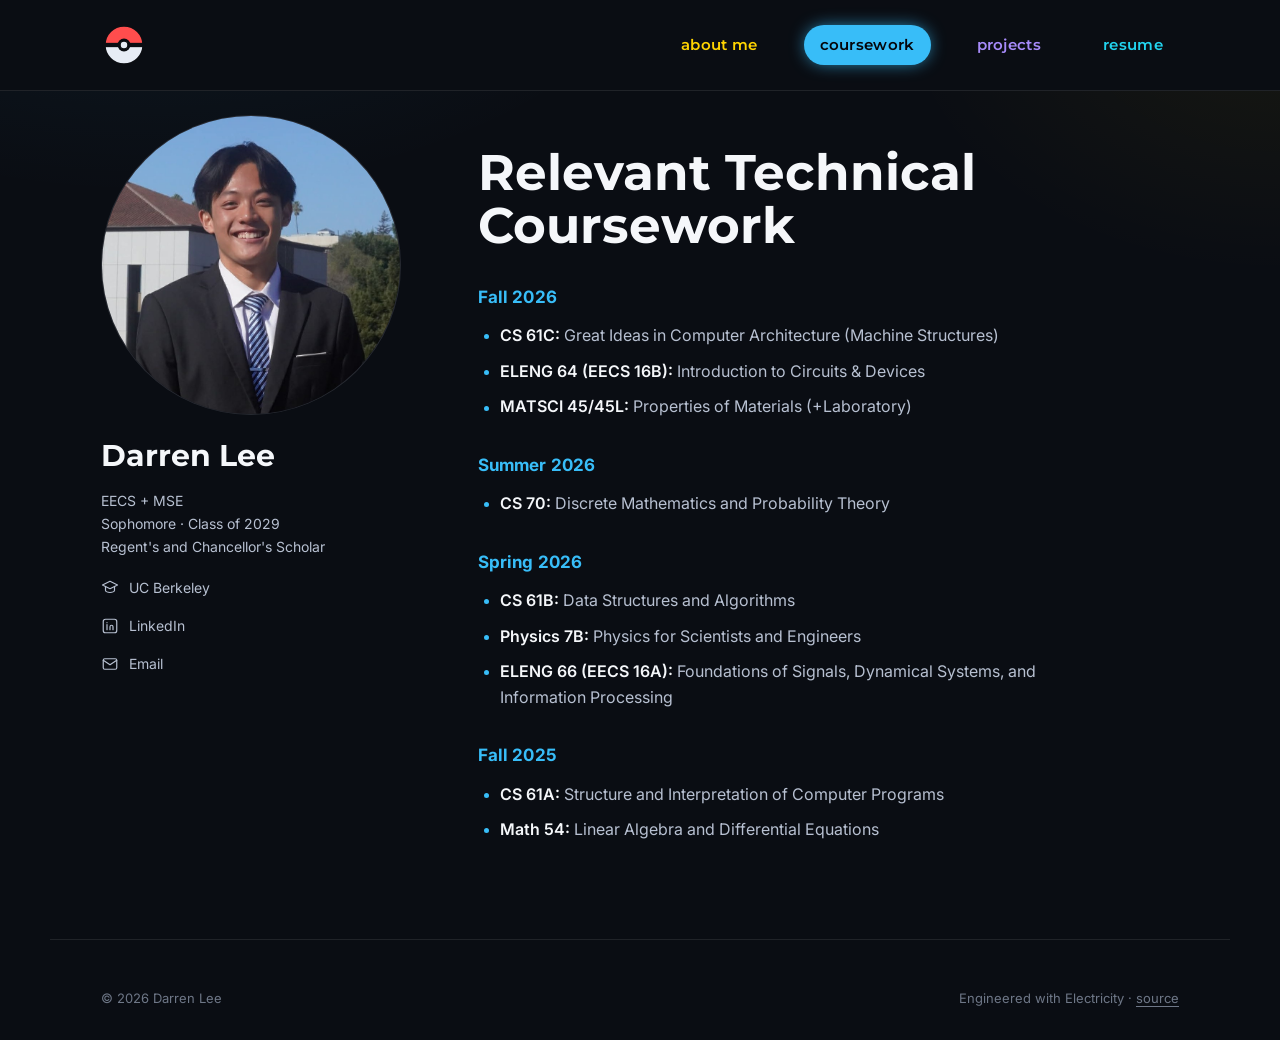
==== commit 118b53c5: "Reorder coursework list to reverse-chronological Fall 2026, Summer 2026, Spring 2026, Fall 2025 (mos" ====
--- a/coursework.html
+++ b/coursework.html
@@ -73,10 +73,18 @@
         <div class="coursework-list">
 
           <div class="coursework-semester">
-            <div class="term">Fall 2025</div>
+            <div class="term">Fall 2026</div>
             <ul>
-              <li><span class="code">CS 61A:</span> Structure and Interpretation of Computer Programs</li>
-              <li><span class="code">Math 54:</span> Linear Algebra and Differential Equations</li>
+              <li><span class="code">CS 61C:</span> Great Ideas in Computer Architecture (Machine Structures)</li>
+              <li><span class="code">ELENG 64 (EECS 16B):</span> Introduction to Circuits &amp; Devices</li>
+              <li><span class="code">MATSCI 45/45L:</span> Properties of Materials (+Laboratory)</li>
+            </ul>
+          </div>
+
+          <div class="coursework-semester">
+            <div class="term">Summer 2026</div>
+            <ul>
+              <li><span class="code">CS 70:</span> Discrete Mathematics and Probability Theory</li>
             </ul>
           </div>
 
@@ -90,18 +98,10 @@
           </div>
 
           <div class="coursework-semester">
-            <div class="term">Summer 2026</div>
+            <div class="term">Fall 2025</div>
             <ul>
-              <li><span class="code">CS 70:</span> Discrete Mathematics and Probability Theory</li>
-            </ul>
-          </div>
-
-          <div class="coursework-semester">
-            <div class="term">Fall 2026</div>
-            <ul>
-              <li><span class="code">CS 61C:</span> Great Ideas in Computer Architecture (Machine Structures)</li>
-              <li><span class="code">ELENG 64 (EECS 16B):</span> Introduction to Circuits &amp; Devices</li>
-              <li><span class="code">MATSCI 45/45L:</span> Properties of Materials (+Laboratory)</li>
+              <li><span class="code">CS 61A:</span> Structure and Interpretation of Computer Programs</li>
+              <li><span class="code">Math 54:</span> Linear Algebra and Differential Equations</li>
             </ul>
           </div>
 
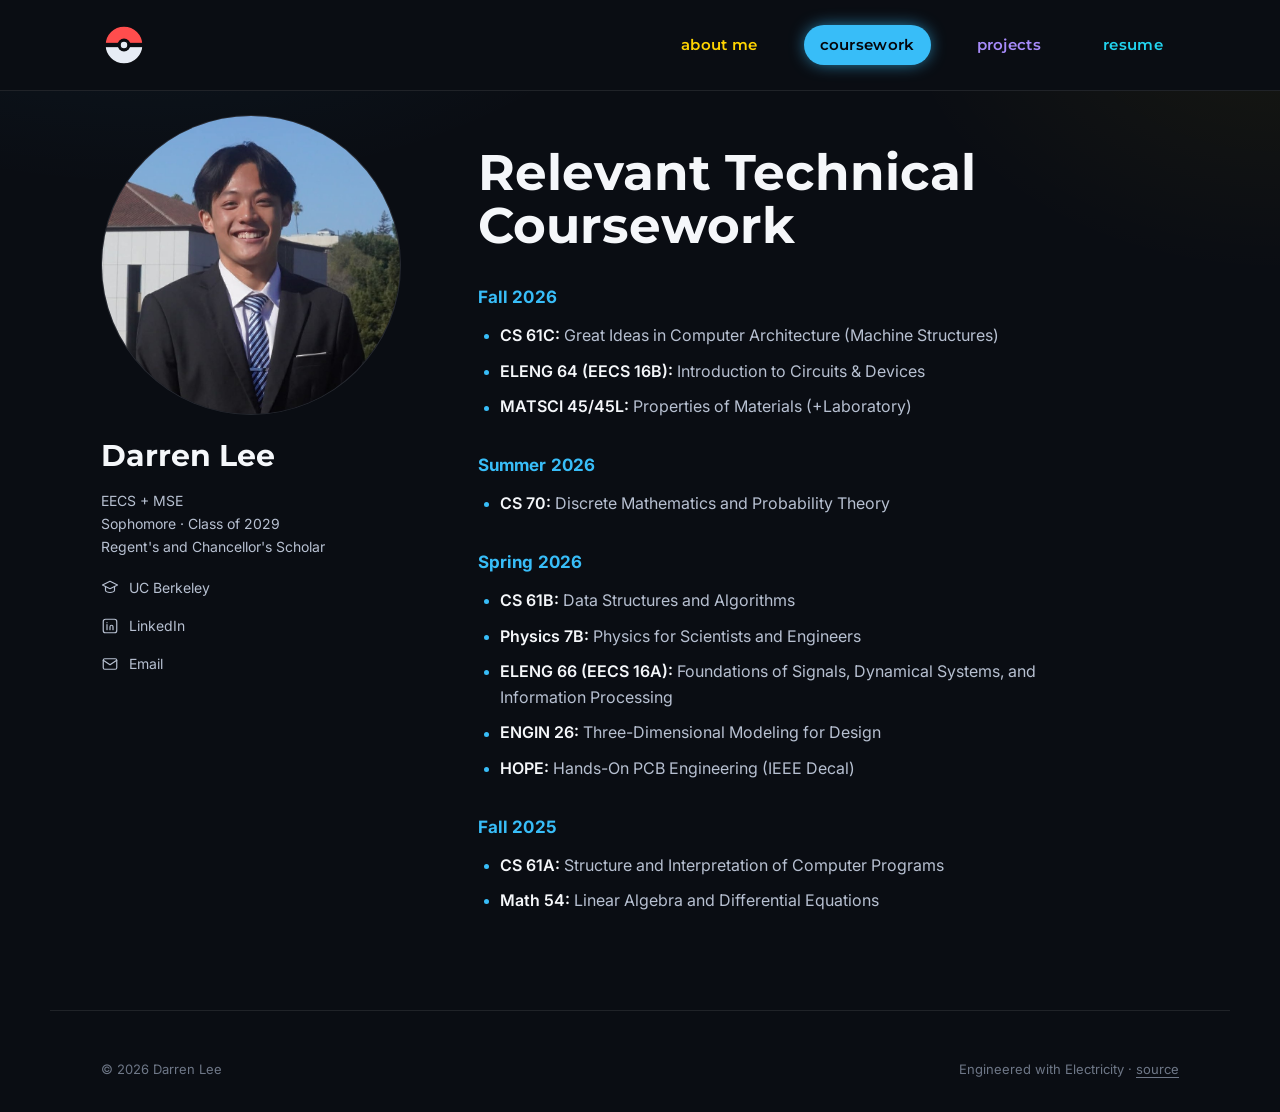
==== commit 2516fa5e: "Add ENGIN 26 and HOPE decal to Spring 2026 coursework Co-Authored-By: Claude Sonnet 5 <noreply@anthr" ====
--- a/coursework.html
+++ b/coursework.html
@@ -94,6 +94,8 @@
               <li><span class="code">CS 61B:</span> Data Structures and Algorithms</li>
               <li><span class="code">Physics 7B:</span> Physics for Scientists and Engineers</li>
               <li><span class="code">ELENG 66 (EECS 16A):</span> Foundations of Signals, Dynamical Systems, and Information Processing</li>
+              <li><span class="code">ENGIN 26:</span> Three-Dimensional Modeling for Design</li>
+              <li><span class="code">HOPE:</span> Hands-On PCB Engineering (IEEE Decal)</li>
             </ul>
           </div>
 
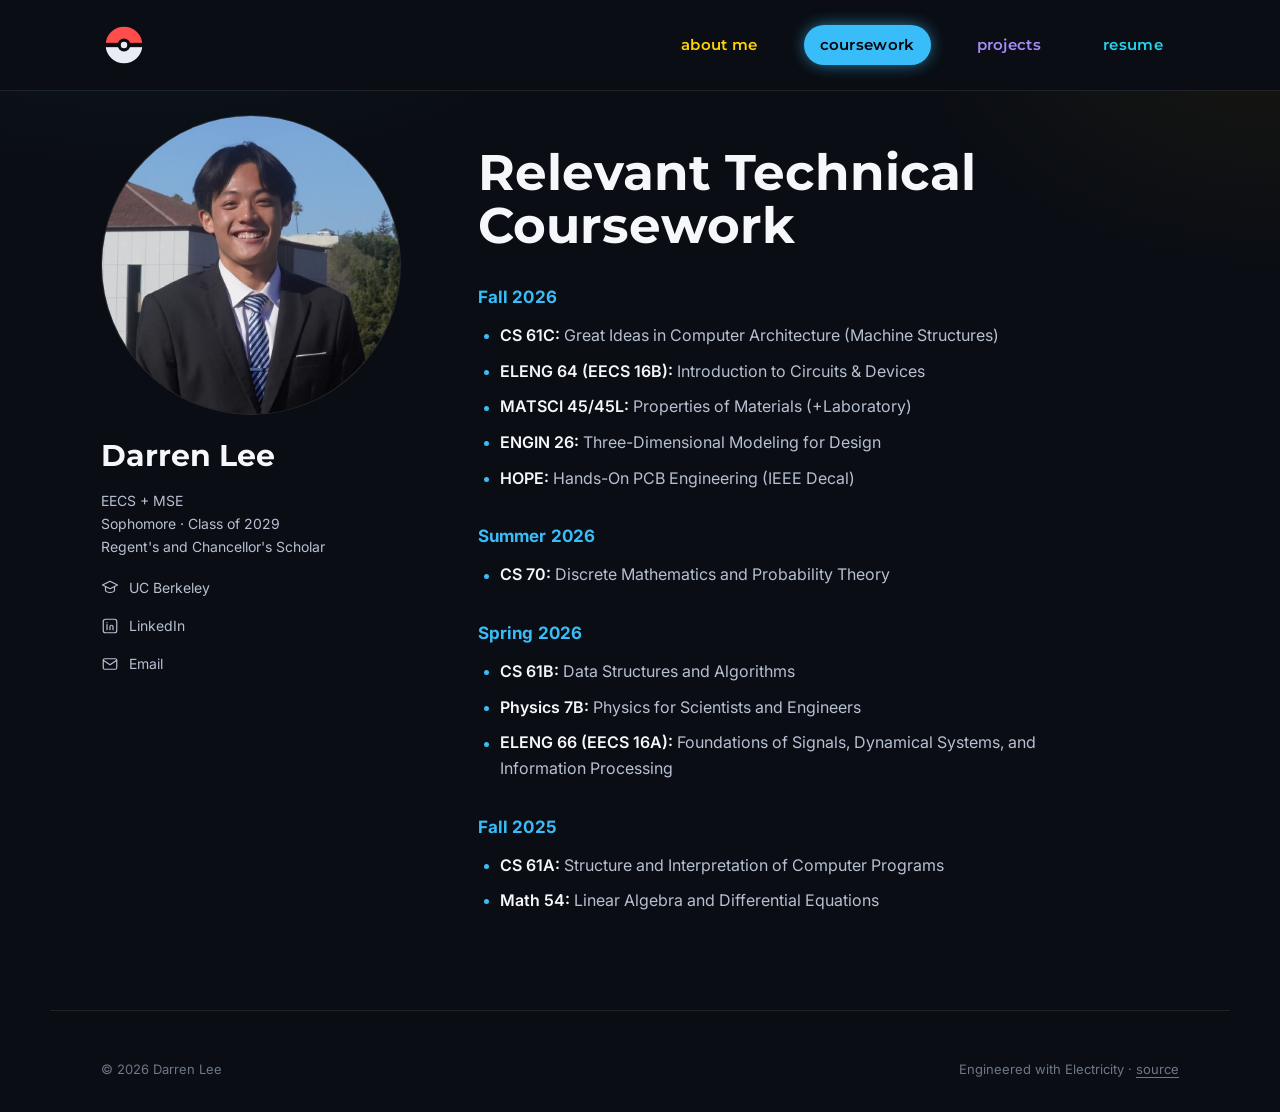
==== commit e9f76cd7: "Move ENGIN 26 and HOPE decal from Spring 2026 to Fall 2026 Co-Authored-By: Claude Sonnet 5 <noreply@" ====
--- a/coursework.html
+++ b/coursework.html
@@ -78,6 +78,8 @@
               <li><span class="code">CS 61C:</span> Great Ideas in Computer Architecture (Machine Structures)</li>
               <li><span class="code">ELENG 64 (EECS 16B):</span> Introduction to Circuits &amp; Devices</li>
               <li><span class="code">MATSCI 45/45L:</span> Properties of Materials (+Laboratory)</li>
+              <li><span class="code">ENGIN 26:</span> Three-Dimensional Modeling for Design</li>
+              <li><span class="code">HOPE:</span> Hands-On PCB Engineering (IEEE Decal)</li>
             </ul>
           </div>
 
@@ -94,8 +96,6 @@
               <li><span class="code">CS 61B:</span> Data Structures and Algorithms</li>
               <li><span class="code">Physics 7B:</span> Physics for Scientists and Engineers</li>
               <li><span class="code">ELENG 66 (EECS 16A):</span> Foundations of Signals, Dynamical Systems, and Information Processing</li>
-              <li><span class="code">ENGIN 26:</span> Three-Dimensional Modeling for Design</li>
-              <li><span class="code">HOPE:</span> Hands-On PCB Engineering (IEEE Decal)</li>
             </ul>
           </div>
 
